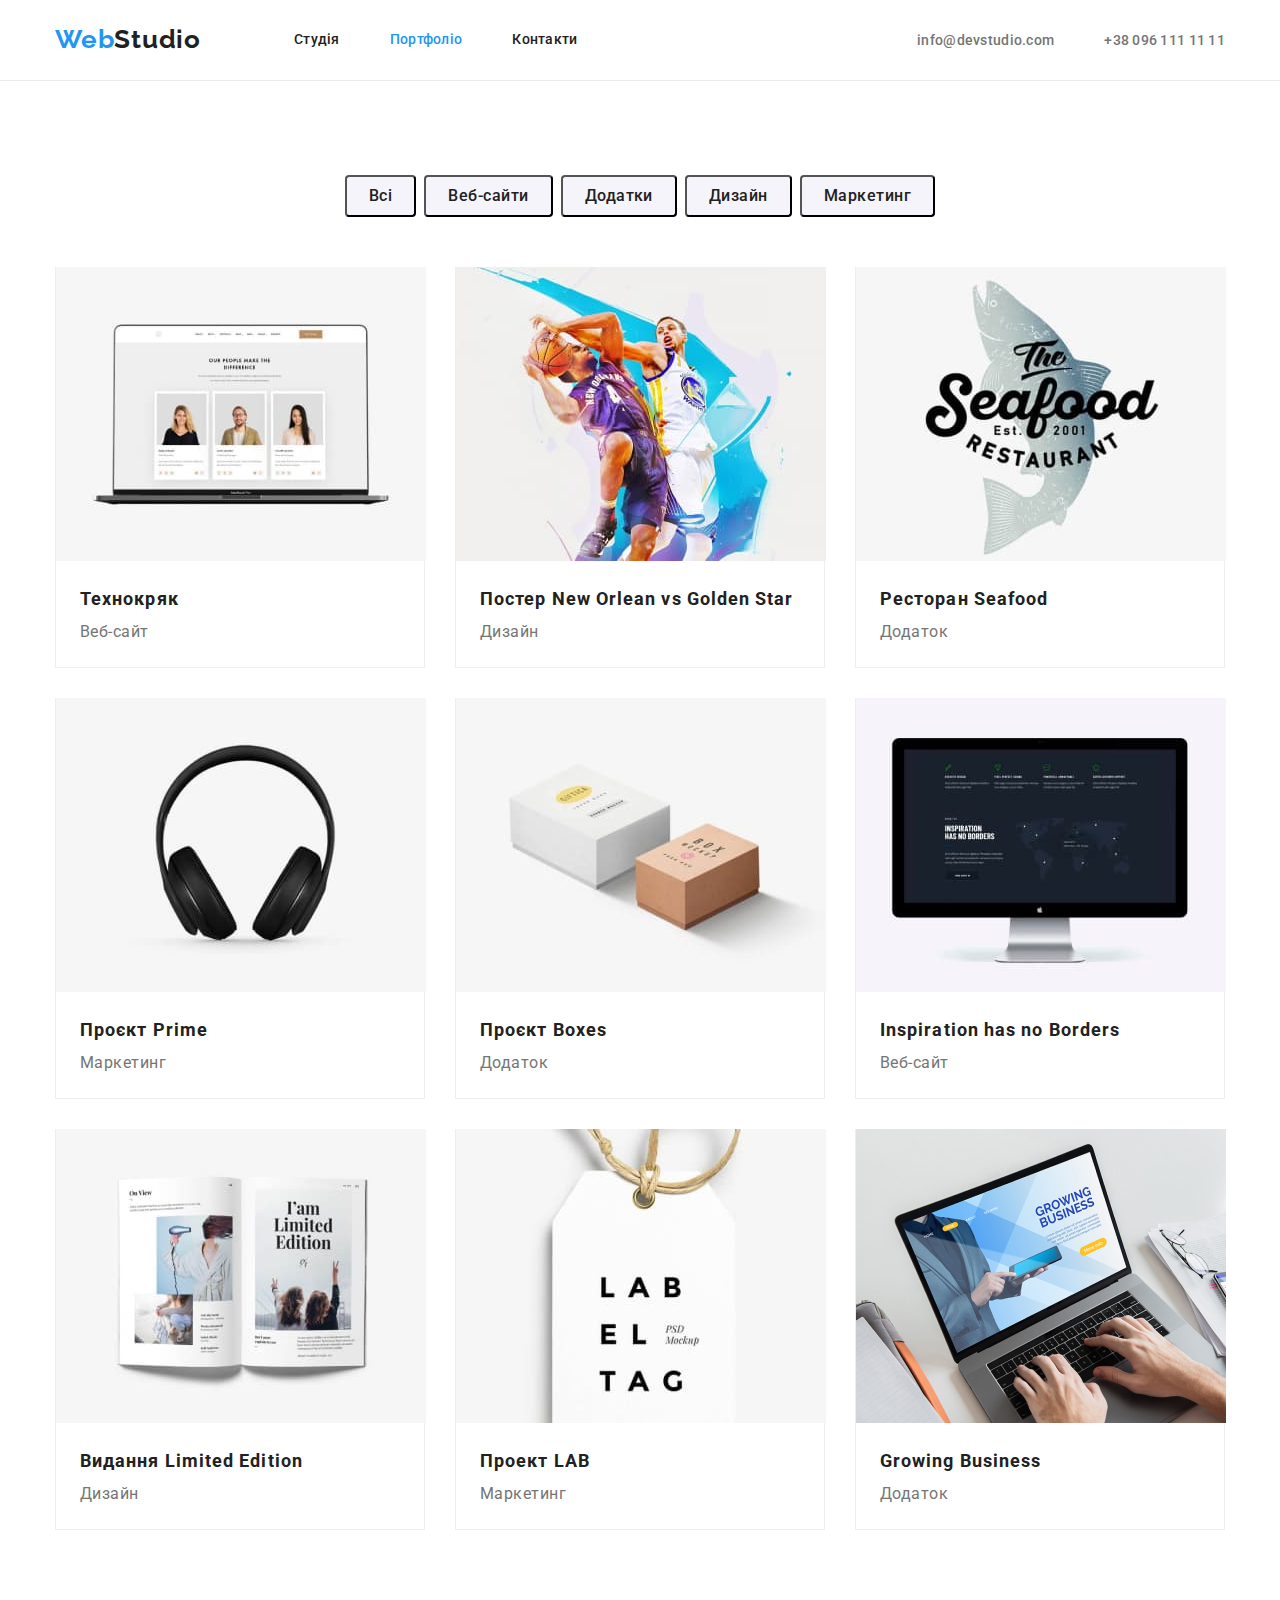
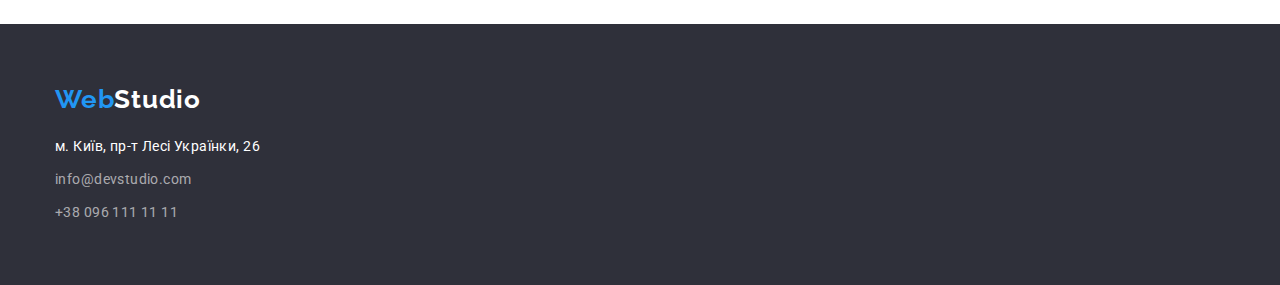
==== portfolio.html @ f310c391 "Проставляє іконки соц. мереж" ====
<!DOCTYPE html>
<html lang="uk">
  <head>
    <meta charset="UTF-8" />
    <meta http-equiv="X-UA-Compatible" content="IE=edge" />
    <meta name="viewport" content="width=device-width, initial-scale=1.0" />
    <link rel="preconnect" href="https://fonts.googleapis.com" />
    <link rel="preconnect" href="https://fonts.gstatic.com" crossorigin />
    <link
      href="https://fonts.googleapis.com/css2?family=Raleway:wght@700&family=Roboto:wght@400;500;700;900&display=swap"
      rel="stylesheet"
    />
    <link
      rel="stylesheet"
      href="https://cdnjs.cloudflare.com/ajax/libs/modern-normalize/1.1.0/modern-normalize.min.css"
    />
    <title>Портфоліо</title>
    <link rel="stylesheet" href="./css/styles.css" />
  </head>
  <body class="page">
    <header class="header">
      <div class="container main-nav portfolio-nav">
        <a class="logo link" href="/"
          >Web<span class="logo-accent">Studio</span></a
        >
        <nav class="header-nav">
          <ul class="header-list list">
            <li class="header-item">
              <a href="./index.html" class="header-link link">Студія</a>
            </li>
            <li class="header-item">
              <a href="" class="header-link current link">Портфоліо</a>
            </li>
            <li class="header-item">
              <a href="" class="header-link link">Контакти</a>
            </li>
          </ul>
        </nav>
        <ul class="connection-list list">
          <li class="connection-item">
            <a href="mailto:info@devstudio.com" class="connection-mail link"
              >info@devstudio.com</a
            >
          </li>
          <li class="connection-item">
            <a href="tel:+380961111111" class="connection-tel link"
              >+38 096 111 11 11</a
            >
          </li>
        </ul>
      </div>
    </header>
    <main>
      <section class="filter">
        <div class="container">
          <h1 class="filter-title visually-hidden">Категорії</h1>
          <ul class="filter-list list">
            <li class="filter-item">
              <button type="button" class="filter-btn button">Всі</button>
            </li>
            <li class="filter-item">
              <button type="button" class="filter-btn button">Веб-сайти</button>
            </li>
            <li class="filter-item">
              <button type="button" class="filter-btn button">Додатки</button>
            </li>
            <li class="filter-item">
              <button type="button" class="filter-btn button">Дизайн</button>
            </li>
            <li class="filter-item">
              <button type="button" class="filter-btn button">Маркетинг</button>
            </li>
          </ul>
          <h2 class="visually-hidden">Проєкти</h2>
          <ul class="projekt-list list">
            <li class="projekt-item">
              <img
                src="./images/img_projekt_1.jpg"
                alt="головна сторінка сайту"
                width="370"
                height="294"
              />
              <div class="ready-projects">
                <h3 class="projekt-name">Технокряк</h3>
                <p class="projekt-bottom-text">Веб-сайт</p>
              </div>
            </li>
            <li class="projekt-item">
              <img
                src="./images/img_projekt_2.jpg"
                alt="постер з баскетболістами"
                width="370"
                height="294"
              />
              <div class="ready-projects">
                <h3 class="projekt-name">Постер New Orlean vs Golden Star</h3>
                <p class="projekt-bottom-text">Дизайн</p>
              </div>
            </li>
            <li class="projekt-item">
              <img
                src="./images/img_projekt_3.jpg"
                alt="логотип у вигляді акули"
                width="370"
                height="294"
              />
              <div class="ready-projects">
                <h3 class="projekt-name">Ресторан Seafood</h3>
                <p class="projekt-bottom-text">Додаток</p>
              </div>
            </li>
            <li class="projekt-item">
              <img
                src="./images/img_projekt_4.jpg"
                alt="навушники"
                width="370"
                height="294"
              />
              <div class="ready-projects">
                <h3 class="projekt-name">Проєкт Prime</h3>
                <p class="projekt-bottom-text">Маркетинг</p>
              </div>
            </li>
            <li class="projekt-item">
              <img
                src="./images/img_projekt_5.jpg"
                alt="коробки"
                width="370"
                height="294"
              />
              <div class="ready-projects">
                <h3 class="projekt-name">Проєкт Boxes</h3>
                <p class="projekt-bottom-text">Додаток</p>
              </div>
            </li>
            <li class="projekt-item">
              <img
                src="./images/img_projekt_6.jpg"
                alt="мапа на екрані монітора"
                width="370"
                height="294"
              />
              <div class="ready-projects">
                <h3 class="projekt-name">Inspiration has no Borders</h3>
                <p class="projekt-bottom-text">Веб-сайт</p>
              </div>
            </li>
            <li class="projekt-item">
              <img
                src="./images/img_projekt_7.jpg"
                alt="розкрита книга"
                width="370"
                height="294"
              />
              <div class="ready-projects">
                <h3 class="projekt-name">Видання Limited Edition</h3>
                <p class="projekt-bottom-text">Дизайн</p>
              </div>
            </li>
            <li class="projekt-item">
              <img
                src="./images/img_projekt_8.jpg"
                alt="бірка з написом"
                width="370"
                height="294"
              />
              <div class="ready-projects">
                <h3 class="projekt-name">Проект LAB</h3>
                <p class="projekt-bottom-text">Маркетинг</p>
              </div>
            </li>
            <li class="projekt-item">
              <img
                src="./images/img_projekt_9.jpg"
                alt="додаток на екрані ноутбука"
                width="370"
                height="294"
              />
              <div class="ready-projects">
                <h3 class="projekt-name">Growing Business</h3>
                <p class="projekt-bottom-text">Додаток</p>
              </div>
            </li>
          </ul>
        </div>
      </section>
    </main>
    <footer class="footer">
      <div class="container">
        <a class="logo link logo-footer" href="/"
          >Web<span class="logo-color">Studio</span></a
        >
        <address class="footer-address">
          <ul class="footer-list list">
            <li class="footer-item">
              <a
                href="https://goo.gl/maps/C5JSNmvQffLNqYbG8"
                class="footer-link-adress link"
                target="_blank"
                rel="noopener nofollow noreferrer"
                >м. Київ, пр-т Лесі Українки, 26</a
              >
            </li>
            <li class="footer-item">
              <a href="mailto:info@devstudio.com" class="footer-mail link"
                >info@devstudio.com</a
              >
            </li>
            <li class="footer-item">
              <a href="tel:+380961111111" class="footer-tel link"
                >+38 096 111 11 11</a
              >
            </li>
          </ul>
        </address>
      </div>
    </footer>
  </body>
</html>
---- css/styles.css ----
:root {
  --text-color: #212121;
  --second-text-color: #757575;
  --third-text-color: #ffffff;
  --hero-text-color: #ffffff;
  --hero-background-color: #2f303a;
  --accent-color: #2196f3;
  --second-accent-color: #188ce8;
  --promo-background-color: #f5f4fa;
  --footer-background-color: #2f303a;
  --border-bottom-color: #eeeeee;
  --padding-standart: 94px 0px;
  --soc-icon-color: AFB1B8;
}

body {
  font-family: "Roboto", sans-serif;
  color: var(--text-color);
}

img {
  display: block;
}

.visually-hidden {
  position: absolute;
  width: 1px;
  height: 1px;
  margin: -1px;
  border: 0;
  padding: 0;
  white-space: nowrap;
  clip-path: inset(100%);
  clip: rect(0 0 0 0);
  overflow: hidden;
}

.list {
  padding: 0px;
  margin: 0px;
  list-style: none;
}

.link {
  text-decoration: none;
}

.logo {
  display: block;
  padding-top: 24px;
  padding-bottom: 25px;

  font-family: "Raleway", sans-serif;
  font-weight: 700;
  font-size: 26px;
  line-height: 1.19;
  letter-spacing: 0.03em;
  color: var(--accent-color);
}

.logo-accent {
  color: var(--text-color);
}

.container {
  margin: 0 auto;
  padding-left: 15px;
  padding-right: 15px;

  width: 1200px;
  /* outline: 1px solid tomato; */
}

/* -----------------HEADER----------------- */

.header {
  border-bottom-width: 1px;
  border-bottom-style: solid;
  border-bottom-color: #ececec;
}

.main-nav {
  display: flex;
  align-items: center;
}

.header-nav .link.current {
  color: var(--accent-color);
}

.header-list {
  display: flex;
  margin-left: 93px;
}

.header-list .header-item + .header-item {
  margin-left: 50px;
}

.header-link {
  display: block;
  padding-top: 32px;
  padding-bottom: 32px;

  font-weight: 500;
  font-size: 14px;
  line-height: 1.14;
  letter-spacing: 0.02em;
  color: var(--text-color);
}

.header-link:hover,
.header-link:focus {
  color: var(--accent-color);
}

/* -----------------CONNECTION----------------- */

.connection-list {
  display: flex;
  margin-left: auto;
}

.connection-list .connection-item + .connection-item {
  margin-left: 50px;
}

.connection-mail,
.connection-tel {
  font-weight: 500;
  font-size: 14px;
  line-height: 1.14;
  letter-spacing: 0.02em;
  color: var(--second-text-color);
}

.connection-mail:hover,
.connection-mail:focus {
  color: var(--accent-color);
}

.connection-tel:hover,
.connection-tel:focus {
  color: var(--accent-color);
}

/* ------------------HERO-------------------- */

.hero {
  max-width: 1600px;
  margin: 0px auto;
  display: block;
  padding: 200px 0px;

  background-color: var(--hero-background-color);
  background-image: linear-gradient(
      rgba(47, 48, 58, 0.4),
      rgba(47, 48, 58, 0.4)
    ),
    url(../images/hero-bg.jpg);
  background-repeat: no-repeat;
  background-position: center;
  background-size: cover;
}

.hero-title {
  margin: 0px auto;
  padding-bottom: 30px;

  text-transform: uppercase;
  font-weight: 900;
  font-size: 44px;
  line-height: 1.36;
  text-align: center;
  letter-spacing: 0.06em;
  max-width: 696px;
  color: var(--hero-text-color);
}

.hero-btn {
  display: block;
  padding: 10px 32px;
  margin: 0 auto;

  text-decoration: none;
  font-family: inherit;
  font-weight: 700;
  font-size: 16px;
  line-height: 1.87;
  text-align: center;
  letter-spacing: 0.06em;
  border-radius: 4px;
  color: var(--hero-text-color);
  background-color: var(--accent-color);
}

.hero-btn:hover,
.hero-btn:focus {
  background-color: var(--second-accent-color);
}

.button {
  cursor: pointer;
}

/* ------------------BENEFITS-------------------- */

.benefits {
  padding-top: 94px;
  padding-bottom: 94px;
}

.benefits-list {
  display: flex;
}

.benefits-list .benefits-item + .benefits-item {
  margin-left: 30px;
}

.benefits-features {
  margin-top: 0px;
  margin-bottom: 10px;

  font-weight: 700;
  font-size: 14px;
  line-height: 1.14;
  letter-spacing: 0.03em;
  text-transform: uppercase;
  color: var(--text-color);
}

.benefits-bottom-text {
  margin: 0px;

  font-size: 14px;
  line-height: 1.71;
  letter-spacing: 0.03em;
  color: var(--second-text-color);
  max-width: 270px;
  max-height: 75px;
}

/* ------------------PROMO-------------------- */

.promo {
  padding-bottom: 94px;
}

.promo-list {
  display: flex;
}

.promo-list .promo-item + .promo-item {
  margin-left: 30px;
}

.promo-title {
  margin-top: 0px;
  margin-bottom: 50px;

  font-weight: 700;
  font-size: 36px;
  line-height: 1.16;
  text-align: center;
  letter-spacing: 0.03em;
  color: var(--text-color);
}

/* ------------------ABOUT------------------- */

.about {
  background-color: var(--promo-background-color);
  padding-top: 94px;
  padding-bottom: 94px;
}

.about-title {
  margin-top: 0px;
  margin-bottom: 50px;

  font-weight: 700;
  font-size: 36px;
  line-height: 1.16;
  text-align: center;
  letter-spacing: 0.03em;
  color: var(--text-color);
}

.about-list {
  display: flex;
}

.about-list .about-item + .about-item {
  margin-left: 30px;
}

.about-item {
  box-shadow: 0px 1px 3px rgba(0, 0, 0, 0.12), 0px 1px 1px rgba(0, 0, 0, 0.14),
    0px 2px 1px rgba(0, 0, 0, 0.2);
  border-radius: 0px 0px 4px 4px;
}

.about-name {
  margin: 0px;
  margin-bottom: 10px;

  font-weight: 500;
  font-size: 16px;
  line-height: 1.18;
  text-align: center;
  letter-spacing: 0.03em;
  color: var(--text-color);
}

.about-bottom-text {
  margin: 0px;

  font-size: 16px;
  line-height: 1.18;
  text-align: center;
  letter-spacing: 0.03em;
  color: var(--second-text-color);
  margin-bottom: 16px;
}

.about-card {
  padding-top: 30px;
  padding-bottom: 30px;
}

/* ------------------ICON------------------- */

.teammate-soc-list {
  display: flex;
  justify-content: center;
}

.teammate-soc-item {
  width: 44px;
  height: 44px;
  margin-right: 10px;
}

.teammate-soc-item :last-child {
  margin-right: 0px;
}

.teammate-soc-link {
  width: 100%;
  height: 100%;
  border-radius: 50%;
  display: flex;
  align-items: center;
  justify-content: center;
}

.teammate-soc-link:hover,
.teammate-soc-link:focus {
  background-color: var(--accent-color);
}

.teammate-soc-link:hover .teammate-soc-icon,
.teammate-soc-link:focus .teammate-soc-icon {
  fill: var(--third-text-color);
}

.teammate-soc-icon {
  fill: rgba(175, 177, 184, 1);
}

/* ------------------FOOTER------------------- */

.footer {
  padding-top: 60px;
  padding-bottom: 60px;

  background: var(--footer-background-color);
}

.logo-footer {
  padding-top: 0px;
  padding-bottom: 20px;
}

.logo-color {
  color: var(--hero-text-color);
}

/* ------------------CONTACTS------------------- */

.footer-address {
  font-style: normal;
}

.footer-list .footer-item + .footer-item {
  margin-top: 9px;
}

.footer-mail,
.footer-tel {
  font-size: 14px;
  line-height: 1.71;
  letter-spacing: 0.03em;
  color: rgba(255, 255, 255, 0.6);
}

.footer-link-adress:hover,
.footer-link-adress:focus {
  color: var(--accent-color);
}

.footer-mail:hover,
.footer-mail:focus {
  color: var(--accent-color);
}

.footer-tel:hover,
.footer-tel:focus {
  color: var(--accent-color);
}

.footer-link-adress {
  font-size: 14px;
  line-height: 1.71;
  letter-spacing: 0.03em;
  color: var(--third-text-color);
}

/* ------------------PORTFOLIO------------------- */

/* ------------------FILTER------------------- */

.filter {
  padding: 94px 0px;
}

.filter-list {
  display: flex;
  justify-content: center;

  margin-bottom: 50px;
}

.filter-list .filter-item + .filter-item {
  margin-left: 8px;
}

.filter-btn {
  padding: 6px 22px;

  font-family: "Roboto";
  font-weight: 500;
  font-size: 16px;
  line-height: 1.62;
  text-align: center;
  letter-spacing: 0.03em;
  color: var(--text-color);
  background-color: var(--promo-background-color);
  border-radius: 4px;
}

.filter-btn:hover,
.filter-btn:focus {
  color: var(--third-text-color);
  background-color: var(--accent-color);
}

/* ------------------PROJEKT------------------- */

.projekt-list {
  display: flex;
  flex-wrap: wrap;
}

.projekt-item {
  width: 370px;
  margin-right: 30px;
  margin-bottom: 30px;
  border-bottom-width: 1px;
  border-bottom-style: solid;
  border-bottom-color: var(--border-bottom-color);
  border-right-width: 1px;
  border-right-style: solid;
  border-right-color: var(--border-bottom-color);
  border-left-width: 1px;
  border-left-style: solid;
  border-left-color: var(--border-bottom-color);
}

.projekt-item:nth-last-child(-n + 3) {
  margin-bottom: 0px;
}

.projekt-item:nth-child(3n) {
  margin-right: 0px;
}

.ready-projects {
  padding: 20px 24px;
}

.projekt-name {
  font-weight: 700;
  font-size: 18px;
  line-height: 2;
  letter-spacing: 0.06em;
  color: var(--text-color);
}

.projekt-bottom-text {
  font-size: 16px;
  line-height: 1.88;
  letter-spacing: 0.03em;
  color: var(--second-text-color);
}

.projekt-name,
.projekt-bottom-text {
  margin: 0px;
}

/* :root{
--text-color:#212121;
--second-text-color:#757575;
--third-text-color:#FFFFFF;
--hero-text-color:#FFFFFF;
--hero-background-color:#2F303A;
--accent-color:#2196F3;
--second-accent-color:#188CE8;
--promo-background-color:#F5F4FA;
--footer-background-color:#2F303A;
 */
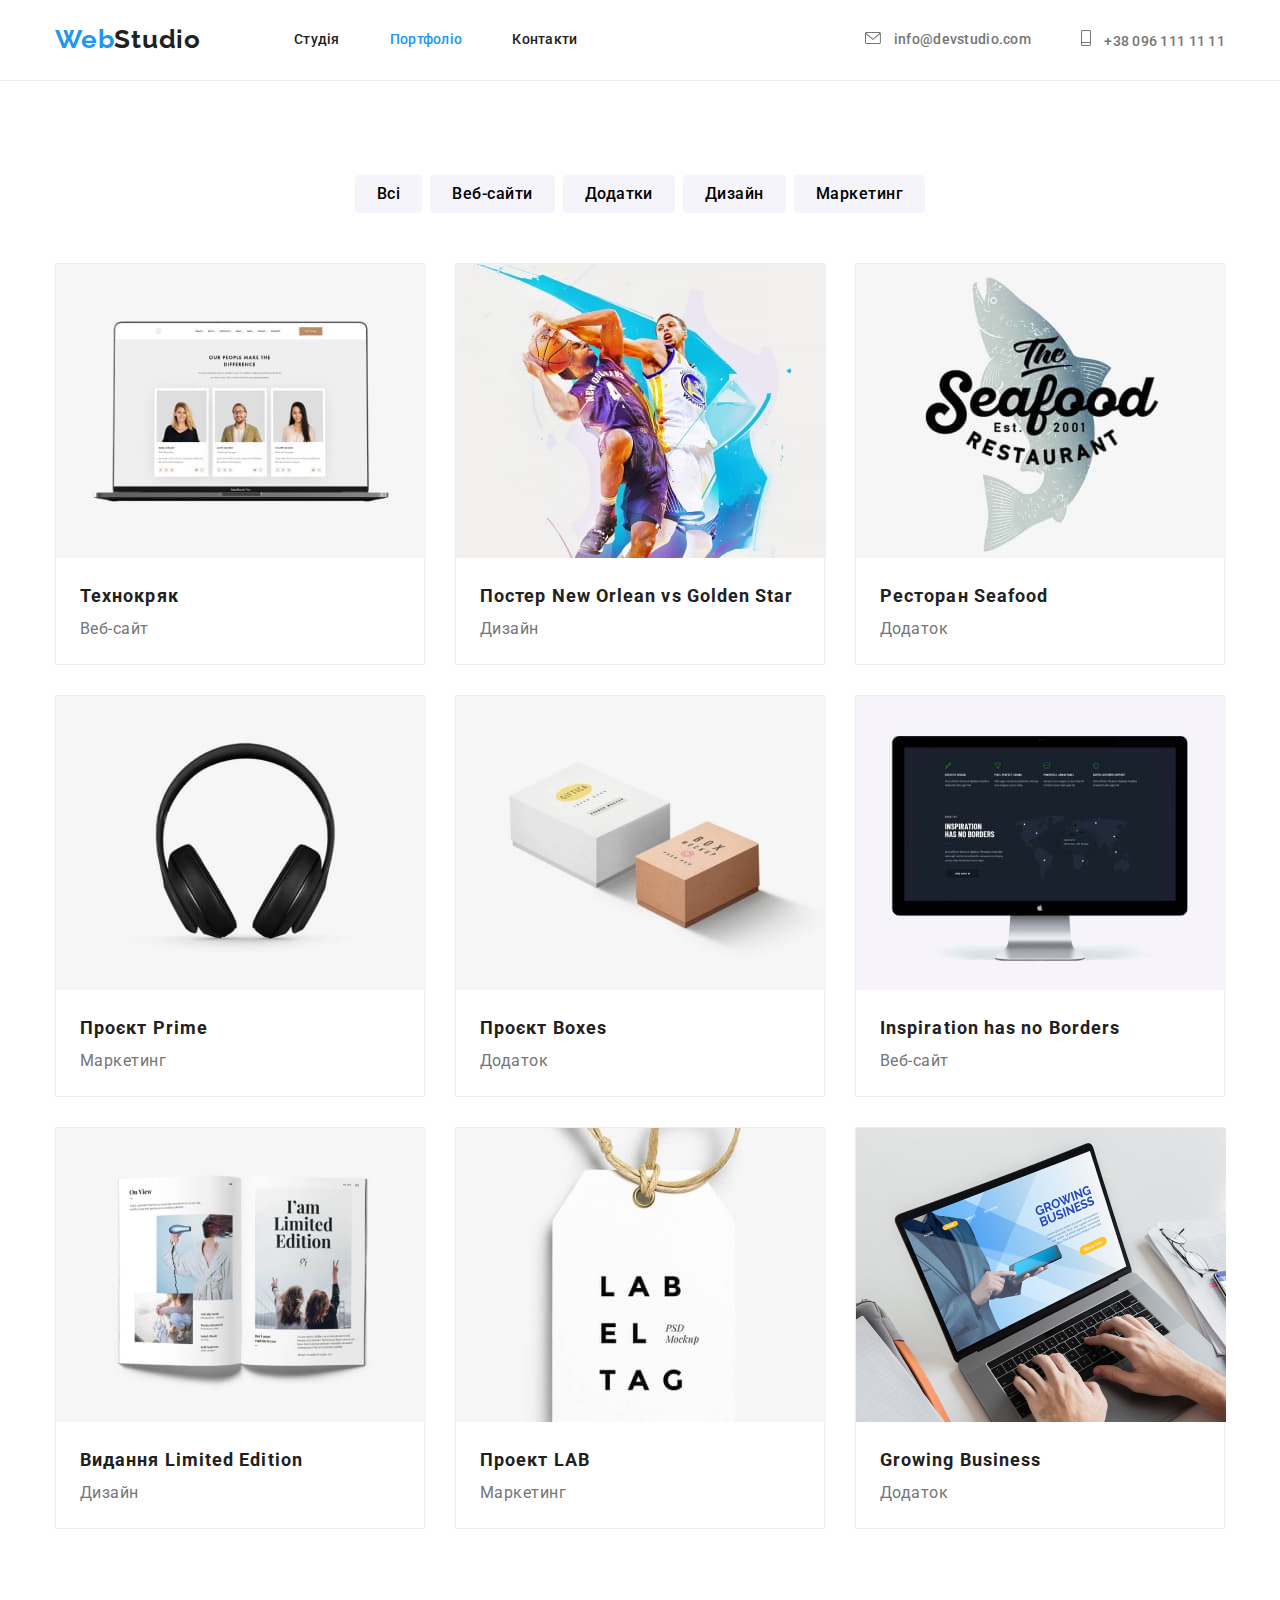
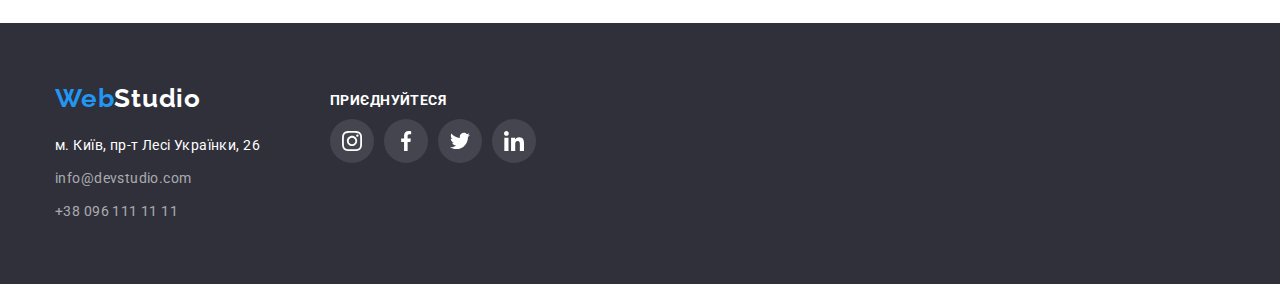
==== commit 2cb6eb4c: "Закінчив  ДЗ №4" ====
--- a/portfolio.html
+++ b/portfolio.html
@@ -38,13 +38,19 @@
         </nav>
         <ul class="connection-list list">
           <li class="connection-item">
-            <a href="mailto:info@devstudio.com" class="connection-mail link"
-              >info@devstudio.com</a
+            <a href="mailto:info@devstudio.com" class="connection-mail link">
+              <svg class="mail-icon" width="16" height="12">
+                <use href="./images/icons.svg#icon-envelope"></use>
+              </svg>
+              info@devstudio.com</a
             >
           </li>
           <li class="connection-item">
             <a href="tel:+380961111111" class="connection-tel link"
-              >+38 096 111 11 11</a
+              ><svg class="smartphone-icon" width="10" height="16">
+                <use href="./images/icons.svg#icon-smartphone"></use>
+              </svg>
+              +38 096 111 11 11</a
             >
           </li>
         </ul>
@@ -74,112 +80,130 @@
           <h2 class="visually-hidden">Проєкти</h2>
           <ul class="projekt-list list">
             <li class="projekt-item">
-              <img
-                src="./images/img_projekt_1.jpg"
-                alt="головна сторінка сайту"
-                width="370"
-                height="294"
-              />
-              <div class="ready-projects">
-                <h3 class="projekt-name">Технокряк</h3>
-                <p class="projekt-bottom-text">Веб-сайт</p>
-              </div>
-            </li>
-            <li class="projekt-item">
-              <img
-                src="./images/img_projekt_2.jpg"
-                alt="постер з баскетболістами"
-                width="370"
-                height="294"
-              />
-              <div class="ready-projects">
-                <h3 class="projekt-name">Постер New Orlean vs Golden Star</h3>
-                <p class="projekt-bottom-text">Дизайн</p>
-              </div>
-            </li>
-            <li class="projekt-item">
-              <img
-                src="./images/img_projekt_3.jpg"
-                alt="логотип у вигляді акули"
-                width="370"
-                height="294"
-              />
-              <div class="ready-projects">
-                <h3 class="projekt-name">Ресторан Seafood</h3>
-                <p class="projekt-bottom-text">Додаток</p>
-              </div>
-            </li>
-            <li class="projekt-item">
-              <img
-                src="./images/img_projekt_4.jpg"
-                alt="навушники"
-                width="370"
-                height="294"
-              />
-              <div class="ready-projects">
-                <h3 class="projekt-name">Проєкт Prime</h3>
-                <p class="projekt-bottom-text">Маркетинг</p>
-              </div>
-            </li>
-            <li class="projekt-item">
-              <img
-                src="./images/img_projekt_5.jpg"
-                alt="коробки"
-                width="370"
-                height="294"
-              />
-              <div class="ready-projects">
-                <h3 class="projekt-name">Проєкт Boxes</h3>
-                <p class="projekt-bottom-text">Додаток</p>
-              </div>
-            </li>
-            <li class="projekt-item">
-              <img
-                src="./images/img_projekt_6.jpg"
-                alt="мапа на екрані монітора"
-                width="370"
-                height="294"
-              />
-              <div class="ready-projects">
-                <h3 class="projekt-name">Inspiration has no Borders</h3>
-                <p class="projekt-bottom-text">Веб-сайт</p>
-              </div>
-            </li>
-            <li class="projekt-item">
-              <img
-                src="./images/img_projekt_7.jpg"
-                alt="розкрита книга"
-                width="370"
-                height="294"
-              />
-              <div class="ready-projects">
-                <h3 class="projekt-name">Видання Limited Edition</h3>
-                <p class="projekt-bottom-text">Дизайн</p>
-              </div>
-            </li>
-            <li class="projekt-item">
-              <img
-                src="./images/img_projekt_8.jpg"
-                alt="бірка з написом"
-                width="370"
-                height="294"
-              />
-              <div class="ready-projects">
-                <h3 class="projekt-name">Проект LAB</h3>
-                <p class="projekt-bottom-text">Маркетинг</p>
-              </div>
-            </li>
-            <li class="projekt-item">
-              <img
-                src="./images/img_projekt_9.jpg"
-                alt="додаток на екрані ноутбука"
-                width="370"
-                height="294"
-              />
-              <div class="ready-projects">
-                <h3 class="projekt-name">Growing Business</h3>
-                <p class="projekt-bottom-text">Додаток</p>
-              </div>
+              <a href="" class="projekt-link"
+                ><img
+                  src="./images/img_projekt_1.jpg"
+                  alt="головна сторінка сайту"
+                  width="370"
+                  height="294"
+                />
+                <div class="ready-projects">
+                  <h3 class="projekt-name">Технокряк</h3>
+                  <p class="projekt-bottom-text">Веб-сайт</p>
+                </div></a
+              >
+            </li>
+            <li class="projekt-item">
+              <a href="" class="projekt-link"
+                ><img
+                  src="./images/img_projekt_2.jpg"
+                  alt="постер з баскетболістами"
+                  width="370"
+                  height="294"
+                />
+                <div class="ready-projects">
+                  <h3 class="projekt-name">Постер New Orlean vs Golden Star</h3>
+                  <p class="projekt-bottom-text">Дизайн</p>
+                </div></a
+              >
+            </li>
+            <li class="projekt-item">
+              <a href="" class="projekt-link"
+                ><img
+                  src="./images/img_projekt_3.jpg"
+                  alt="логотип у вигляді акули"
+                  width="370"
+                  height="294"
+                />
+                <div class="ready-projects">
+                  <h3 class="projekt-name">Ресторан Seafood</h3>
+                  <p class="projekt-bottom-text">Додаток</p>
+                </div></a
+              >
+            </li>
+            <li class="projekt-item">
+              <a href="" class="projekt-link"
+                ><img
+                  src="./images/img_projekt_4.jpg"
+                  alt="навушники"
+                  width="370"
+                  height="294"
+                />
+                <div class="ready-projects">
+                  <h3 class="projekt-name">Проєкт Prime</h3>
+                  <p class="projekt-bottom-text">Маркетинг</p>
+                </div></a
+              >
+            </li>
+            <li class="projekt-item">
+              <a href="" class="projekt-link"
+                ><img
+                  src="./images/img_projekt_5.jpg"
+                  alt="коробки"
+                  width="370"
+                  height="294"
+                />
+                <div class="ready-projects">
+                  <h3 class="projekt-name">Проєкт Boxes</h3>
+                  <p class="projekt-bottom-text">Додаток</p>
+                </div></a
+              >
+            </li>
+            <li class="projekt-item">
+              <a href="" class="projekt-link"
+                ><img
+                  src="./images/img_projekt_6.jpg"
+                  alt="мапа на екрані монітора"
+                  width="370"
+                  height="294"
+                />
+                <div class="ready-projects">
+                  <h3 class="projekt-name">Inspiration has no Borders</h3>
+                  <p class="projekt-bottom-text">Веб-сайт</p>
+                </div></a
+              >
+            </li>
+            <li class="projekt-item">
+              <a href="" class="projekt-link"
+                ><img
+                  src="./images/img_projekt_7.jpg"
+                  alt="розкрита книга"
+                  width="370"
+                  height="294"
+                />
+                <div class="ready-projects">
+                  <h3 class="projekt-name">Видання Limited Edition</h3>
+                  <p class="projekt-bottom-text">Дизайн</p>
+                </div></a
+              >
+            </li>
+            <li class="projekt-item">
+              <a href="" class="projekt-link"
+                ><img
+                  src="./images/img_projekt_8.jpg"
+                  alt="бірка з написом"
+                  width="370"
+                  height="294"
+                />
+                <div class="ready-projects">
+                  <h3 class="projekt-name">Проект LAB</h3>
+                  <p class="projekt-bottom-text">Маркетинг</p>
+                </div></a
+              >
+            </li>
+            <li class="projekt-item">
+              <a href="" class="projekt-link"
+                ><img
+                  src="./images/img_projekt_9.jpg"
+                  alt="додаток на екрані ноутбука"
+                  width="370"
+                  height="294"
+                />
+                <div class="ready-projects">
+                  <h3 class="projekt-name">Growing Business</h3>
+                  <p class="projekt-bottom-text">Додаток</p>
+                </div></a
+              >
             </li>
           </ul>
         </div>
@@ -187,32 +211,64 @@
     </main>
     <footer class="footer">
       <div class="container">
-        <a class="logo link logo-footer" href="/"
-          >Web<span class="logo-color">Studio</span></a
-        >
-        <address class="footer-address">
-          <ul class="footer-list list">
-            <li class="footer-item">
-              <a
-                href="https://goo.gl/maps/C5JSNmvQffLNqYbG8"
-                class="footer-link-adress link"
-                target="_blank"
-                rel="noopener nofollow noreferrer"
-                >м. Київ, пр-т Лесі Українки, 26</a
-              >
-            </li>
-            <li class="footer-item">
-              <a href="mailto:info@devstudio.com" class="footer-mail link"
-                >info@devstudio.com</a
-              >
-            </li>
-            <li class="footer-item">
-              <a href="tel:+380961111111" class="footer-tel link"
-                >+38 096 111 11 11</a
-              >
-            </li>
-          </ul>
-        </address>
+        <div class="footer-left">
+          <a class="logo link logo-footer" href="/"
+            >Web<span class="logo-color">Studio</span></a
+          >
+          <address class="footer-address">
+            <ul class="footer-list list">
+              <li class="footer-item">
+                <a
+                  href="https://goo.gl/maps/C5JSNmvQffLNqYbG8"
+                  class="footer-link-adress link"
+                  target="_blank"
+                  rel="noopener nofollow noreferrer"
+                  >м. Київ, пр-т Лесі Українки, 26</a
+                >
+              </li>
+              <li class="footer-item">
+                <a href="mailto:info@devstudio.com" class="footer-mail link"
+                  >info@devstudio.com</a
+                >
+              </li>
+              <li class="footer-item">
+                <a href="tel:+380961111111" class="footer-tel link"
+                  >+38 096 111 11 11</a
+                >
+              </li>
+            </ul>
+          </address>
+        </div>
+        <div class="footer-right">
+          <h3 class="footer-invite">Приєднуйтеся</h3>
+          <ul class="footer-soc-list list">
+            <li class="footer-soc-item">
+              <a href="" class="footer-soc-link link">
+                <svg class="footer-soc-icon" width="20" height="20">
+                  <use href="./images/icons.svg#icon-instagram"></use>
+                </svg>
+              </a>
+            </li>
+            <li class="footer-soc-item">
+              <a href="" class="footer-soc-link link"
+                ><svg class="footer-soc-icon" width="20" height="20">
+                  <use href="./images/icons.svg#icon-facebook"></use></svg
+              ></a>
+            </li>
+            <li class="footer-soc-item">
+              <a href="" class="footer-soc-link link"
+                ><svg class="footer-soc-icon" width="20" height="20">
+                  <use href="./images/icons.svg#icon-twitter"></use></svg
+              ></a>
+            </li>
+            <li class="footer-soc-item">
+              <a href="" class="footer-soc-link link"
+                ><svg class="footer-soc-icon" width="20" height="20">
+                  <use href="./images/icons.svg#icon-linkedin"></use></svg
+              ></a>
+            </li>
+          </ul>
+        </div>
       </div>
     </footer>
   </body>
--- a/css/styles.css
+++ b/css/styles.css
@@ -74,6 +74,9 @@
 /* -----------------HEADER----------------- */
 
 .header {
+  max-width: 1600px;
+  margin: 0px auto;
+  display: block;
   border-bottom-width: 1px;
   border-bottom-style: solid;
   border-bottom-color: #ececec;
@@ -142,6 +145,13 @@
 .connection-tel:hover,
 .connection-tel:focus {
   color: var(--accent-color);
+}
+
+.mail-icon,
+.smartphone-icon {
+  display: inline-block;
+  fill: currentColor;
+  margin-right: 10px;
 }
 
 /* ------------------HERO-------------------- */
@@ -241,6 +251,18 @@
   max-height: 75px;
 }
 
+.background-icon {
+  display: flex;
+  justify-content: center;
+  align-items: center;
+
+  margin-bottom: 30px;
+  width: 270px;
+  height: 120px;
+  background-color: var(--promo-background-color);
+  border-radius: 4px;
+}
+
 /* ------------------PROMO-------------------- */
 
 .promo {
@@ -329,6 +351,68 @@
   padding-bottom: 30px;
 }
 
+/* ------------------CLIENTS------------------- */
+
+.clients {
+  padding-top: 94px;
+  padding-bottom: 94px;
+}
+
+.clients-title {
+  margin-top: 0px;
+  margin-bottom: 50px;
+
+  font-weight: 700;
+  font-size: 36px;
+  line-height: 1.16;
+  text-align: center;
+  letter-spacing: 0.03em;
+  color: var(--text-color);
+}
+
+.clients-list {
+  display: flex;
+}
+
+.clients-list .clients-item + .clients-item {
+  margin-left: 30px;
+}
+
+.background-clients {
+  display: flex;
+  justify-content: center;
+  align-items: center;
+
+  width: 170px;
+  height: 92px;
+  background-color: var(--hero-text-color);
+  border: 1px solid #afb1b8;
+  border-radius: 4px;
+  filter: drop-shadow(0px 4px 4px rgba(0, 0, 0, 0.25));
+}
+
+.background-clients:hover,
+.background-clients:focus {
+  border-color: rgba(33, 150, 243, 1);
+}
+
+.background-clients:hover .clients-icon,
+.background-clients:focus .clients-icon {
+  fill: rgba(33, 150, 243, 1);
+}
+
+.clients-link {
+  width: 100%;
+  height: 100%;
+  display: flex;
+  align-items: center;
+  justify-content: center;
+}
+
+.clients-icon {
+  fill: rgba(175, 177, 184, 1);
+}
+
 /* ------------------ICON------------------- */
 
 .teammate-soc-list {
@@ -372,9 +456,11 @@
 /* ------------------FOOTER------------------- */
 
 .footer {
+  max-width: 1600px;
+  margin: 0px auto;
+  display: block;
   padding-top: 60px;
   padding-bottom: 60px;
-
   background: var(--footer-background-color);
 }
 
@@ -385,6 +471,75 @@
 
 .logo-color {
   color: var(--hero-text-color);
+}
+
+.footer-invite {
+  margin: 0px;
+  padding-top: 10px;
+  margin-bottom: 20px;
+
+  width: 145px;
+  height: 16px;
+  font-weight: 700;
+  font-size: 14px;
+  line-height: 1.14;
+  letter-spacing: 0.03em;
+  text-transform: uppercase;
+  color: #ffffff;
+}
+
+.footer .container {
+  display: flex;
+}
+
+.footer-left {
+  margin-right: 70px;
+}
+
+.footer-right {
+  display: flex;
+  flex-direction: column;
+
+  color: var(--third-text-color);
+}
+
+.footer-soc-list {
+  display: flex;
+}
+
+.footer-soc-item {
+  width: 44px;
+  height: 44px;
+  margin-right: 10px;
+}
+
+.footer-soc-item :last-child {
+  margin-right: 0px;
+}
+
+.footer-soc-link {
+  display: flex;
+  align-items: center;
+  justify-content: center;
+
+  width: 100%;
+  height: 100%;
+  border-radius: 50%;
+  background-color: rgba(255, 255, 255, 0.1);
+}
+
+.footer-soc-link:hover,
+.footer-soc-link:focus {
+  background-color: var(--accent-color);
+}
+
+.footer-soc-link:hover .footer-soc-icon,
+.footer-soc-link:focus .footer-soc-icon {
+  fill: var(--third-text-color);
+}
+
+.footer-soc-icon {
+  fill: var(--third-text-color);
 }
 
 /* ------------------CONTACTS------------------- */
@@ -449,21 +604,21 @@
 .filter-btn {
   padding: 6px 22px;
 
-  font-family: "Roboto";
   font-weight: 500;
   font-size: 16px;
   line-height: 1.62;
   text-align: center;
   letter-spacing: 0.03em;
-  color: var(--text-color);
   background-color: var(--promo-background-color);
   border-radius: 4px;
-}
-
-.filter-btn:hover,
-.filter-btn:focus {
+  border: var(--promo-background-color);
+}
+
+.filter-btn:hover {
   color: var(--third-text-color);
   background-color: var(--accent-color);
+  box-shadow: 0px 3px 1px rgba(0, 0, 0, 0.1), 0px 1px 2px rgba(0, 0, 0, 0.08),
+    0px 2px 2px rgba(0, 0, 0, 0.12);
 }
 
 /* ------------------PROJEKT------------------- */
@@ -477,15 +632,9 @@
   width: 370px;
   margin-right: 30px;
   margin-bottom: 30px;
-  border-bottom-width: 1px;
-  border-bottom-style: solid;
-  border-bottom-color: var(--border-bottom-color);
-  border-right-width: 1px;
-  border-right-style: solid;
-  border-right-color: var(--border-bottom-color);
-  border-left-width: 1px;
-  border-left-style: solid;
-  border-left-color: var(--border-bottom-color);
+  border: 1px;
+  border-style: solid;
+  border-color: var(--border-bottom-color);
 }
 
 .projekt-item:nth-last-child(-n + 3) {
@@ -520,14 +669,13 @@
   margin: 0px;
 }
 
-/* :root{
---text-color:#212121;
---second-text-color:#757575;
---third-text-color:#FFFFFF;
---hero-text-color:#FFFFFF;
---hero-background-color:#2F303A;
---accent-color:#2196F3;
---second-accent-color:#188CE8;
---promo-background-color:#F5F4FA;
---footer-background-color:#2F303A;
- */
+.projekt-link {
+  display: block;
+  text-decoration: none;
+}
+
+.projekt-link:hover,
+.projekt-link:focus {
+  box-shadow: 0px 1px 1px rgba(0, 0, 0, 0.12), 0px 4px 4px rgba(0, 0, 0, 0.06),
+    1px 4px 6px rgba(0, 0, 0, 0.16);
+}
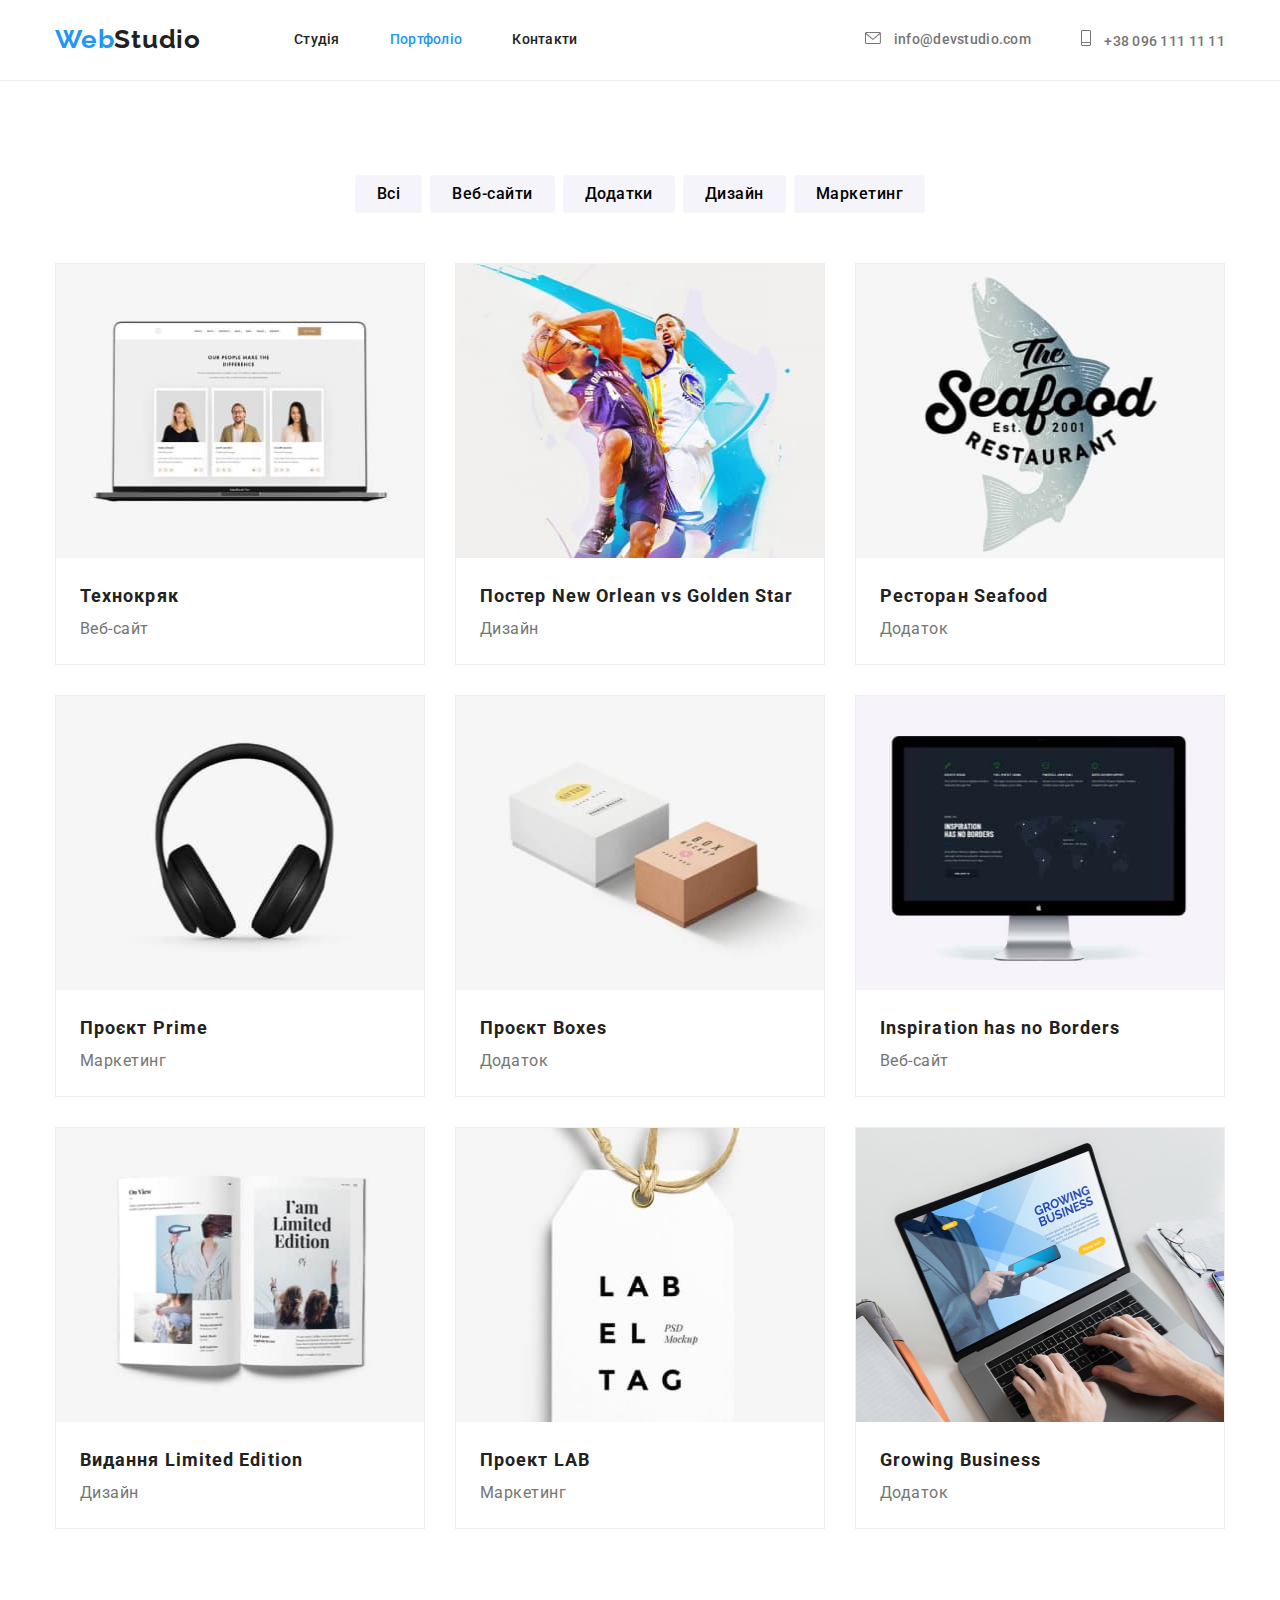
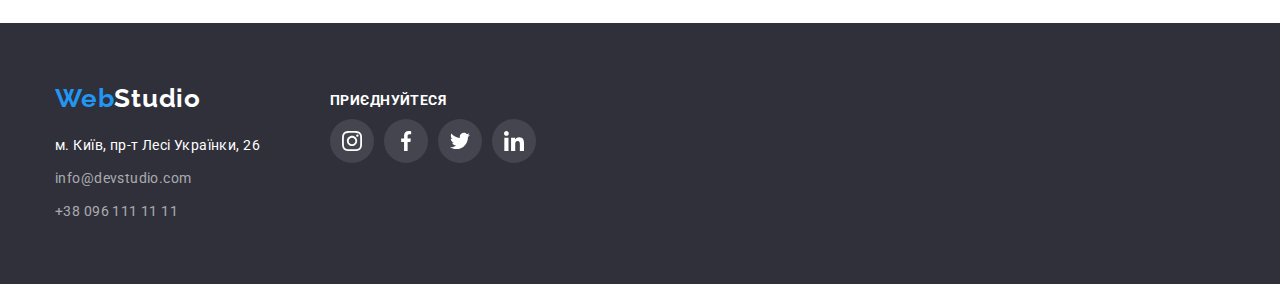
==== commit f4fcaad0: "Виправляє фокус на кнопках та тіні на картках при ховері" ====
--- a/portfolio.html
+++ b/portfolio.html
@@ -84,7 +84,7 @@
                 ><img
                   src="./images/img_projekt_1.jpg"
                   alt="головна сторінка сайту"
-                  width="370"
+                  width="368"
                   height="294"
                 />
                 <div class="ready-projects">
@@ -98,7 +98,7 @@
                 ><img
                   src="./images/img_projekt_2.jpg"
                   alt="постер з баскетболістами"
-                  width="370"
+                  width="368"
                   height="294"
                 />
                 <div class="ready-projects">
@@ -112,7 +112,7 @@
                 ><img
                   src="./images/img_projekt_3.jpg"
                   alt="логотип у вигляді акули"
-                  width="370"
+                  width="368"
                   height="294"
                 />
                 <div class="ready-projects">
@@ -126,7 +126,7 @@
                 ><img
                   src="./images/img_projekt_4.jpg"
                   alt="навушники"
-                  width="370"
+                  width="368"
                   height="294"
                 />
                 <div class="ready-projects">
@@ -140,7 +140,7 @@
                 ><img
                   src="./images/img_projekt_5.jpg"
                   alt="коробки"
-                  width="370"
+                  width="368"
                   height="294"
                 />
                 <div class="ready-projects">
@@ -154,7 +154,7 @@
                 ><img
                   src="./images/img_projekt_6.jpg"
                   alt="мапа на екрані монітора"
-                  width="370"
+                  width="368"
                   height="294"
                 />
                 <div class="ready-projects">
@@ -168,7 +168,7 @@
                 ><img
                   src="./images/img_projekt_7.jpg"
                   alt="розкрита книга"
-                  width="370"
+                  width="368"
                   height="294"
                 />
                 <div class="ready-projects">
@@ -182,7 +182,7 @@
                 ><img
                   src="./images/img_projekt_8.jpg"
                   alt="бірка з написом"
-                  width="370"
+                  width="368"
                   height="294"
                 />
                 <div class="ready-projects">
@@ -196,7 +196,7 @@
                 ><img
                   src="./images/img_projekt_9.jpg"
                   alt="додаток на екрані ноутбука"
-                  width="370"
+                  width="368"
                   height="294"
                 />
                 <div class="ready-projects">
--- a/css/styles.css
+++ b/css/styles.css
@@ -318,6 +318,7 @@
 }
 
 .about-item {
+  background-color: #ffffff;
   box-shadow: 0px 1px 3px rgba(0, 0, 0, 0.12), 0px 1px 1px rgba(0, 0, 0, 0.14),
     0px 2px 1px rgba(0, 0, 0, 0.2);
   border-radius: 0px 0px 4px 4px;
@@ -388,17 +389,16 @@
   background-color: var(--hero-text-color);
   border: 1px solid #afb1b8;
   border-radius: 4px;
-  filter: drop-shadow(0px 4px 4px rgba(0, 0, 0, 0.25));
 }
 
 .background-clients:hover,
 .background-clients:focus {
-  border-color: rgba(33, 150, 243, 1);
-}
-
-.background-clients:hover .clients-icon,
-.background-clients:focus .clients-icon {
-  fill: rgba(33, 150, 243, 1);
+  border-color: var(--accent-color);
+}
+
+.clients-link:hover .clients-icon,
+.clients-link:focus .clients-icon {
+  fill: var(--accent-color);
 }
 
 .clients-link {
@@ -439,6 +439,10 @@
   justify-content: center;
 }
 
+.teammate-soc-icon {
+  fill: rgba(175, 177, 184, 1);
+}
+
 .teammate-soc-link:hover,
 .teammate-soc-link:focus {
   background-color: var(--accent-color);
@@ -449,14 +453,9 @@
   fill: var(--third-text-color);
 }
 
-.teammate-soc-icon {
-  fill: rgba(175, 177, 184, 1);
-}
-
 /* ------------------FOOTER------------------- */
 
 .footer {
-  max-width: 1600px;
   margin: 0px auto;
   display: block;
   padding-top: 60px;
@@ -614,7 +613,8 @@
   border: var(--promo-background-color);
 }
 
-.filter-btn:hover {
+.filter-btn:hover,
+.filter-btn:focus {
   color: var(--third-text-color);
   background-color: var(--accent-color);
   box-shadow: 0px 3px 1px rgba(0, 0, 0, 0.1), 0px 1px 2px rgba(0, 0, 0, 0.08),
@@ -674,6 +674,7 @@
   text-decoration: none;
 }
 
+
 .projekt-link:hover,
 .projekt-link:focus {
   box-shadow: 0px 1px 1px rgba(0, 0, 0, 0.12), 0px 4px 4px rgba(0, 0, 0, 0.06),
